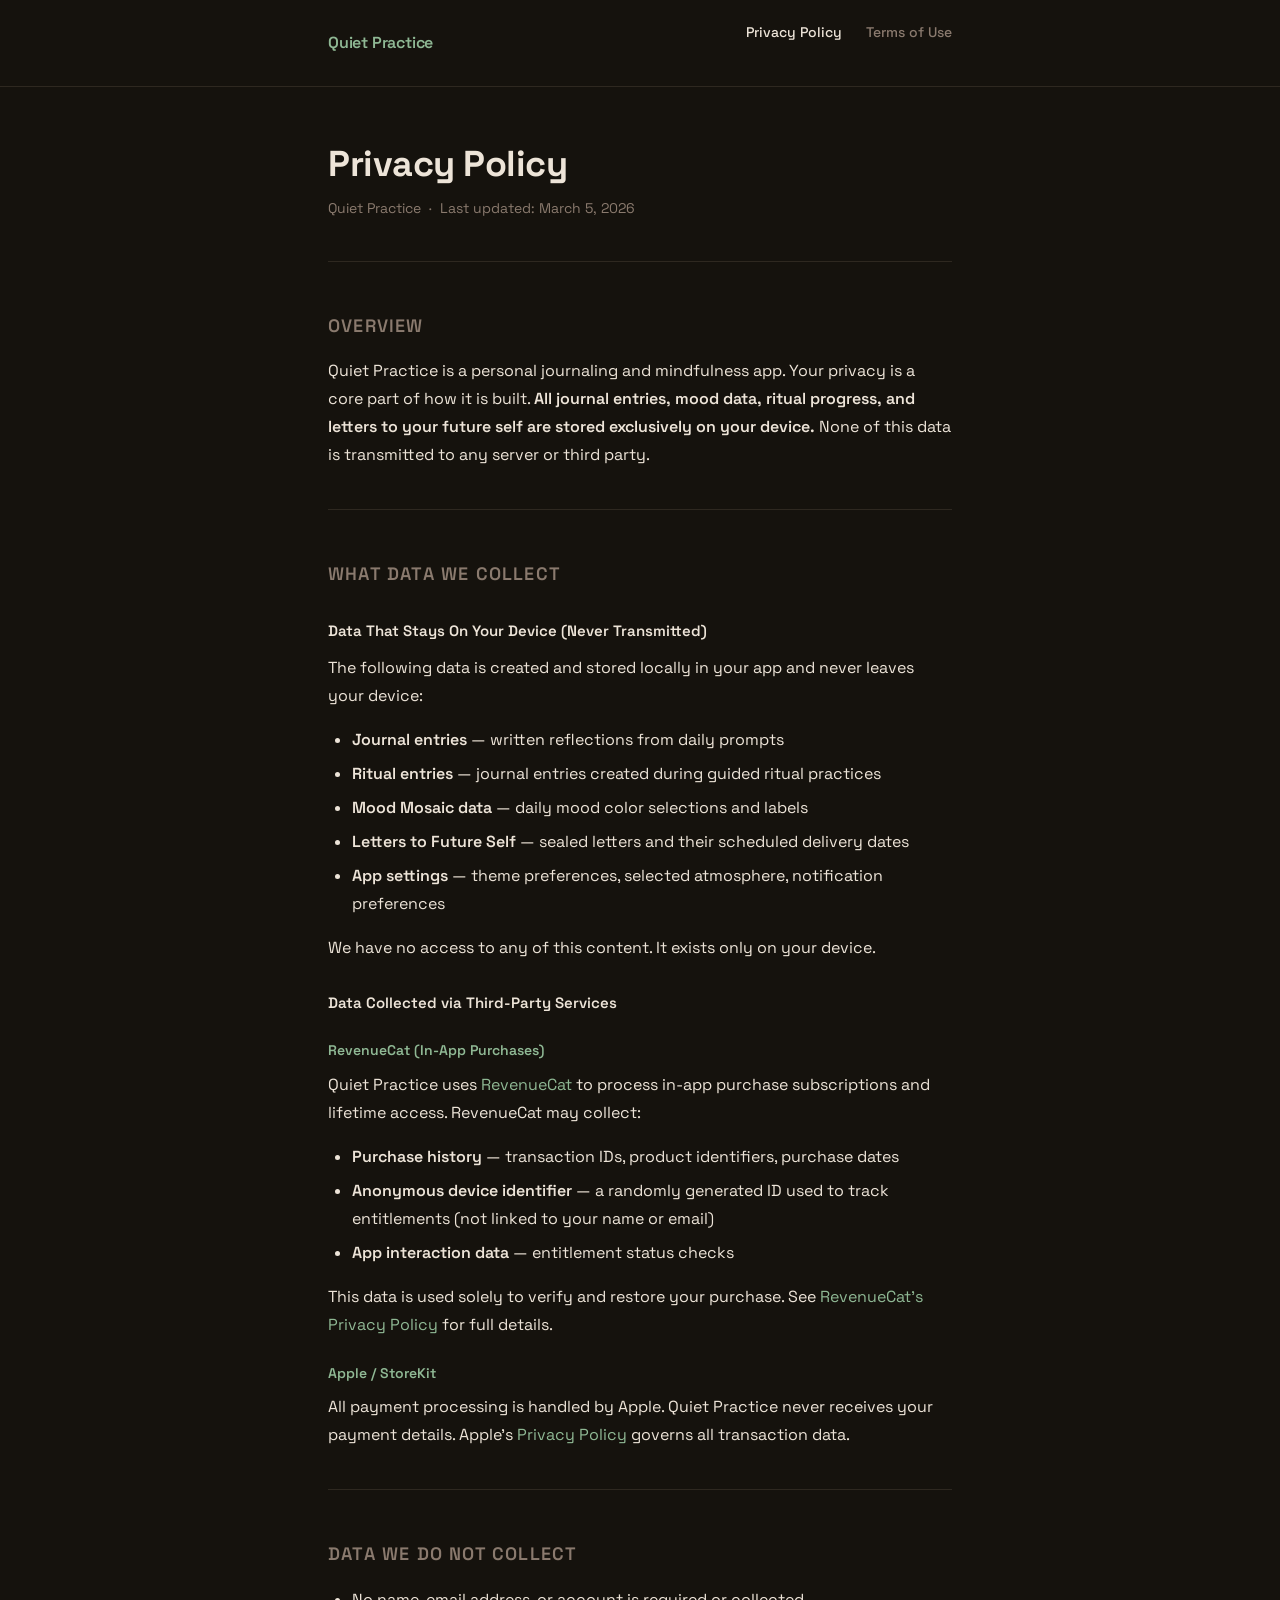
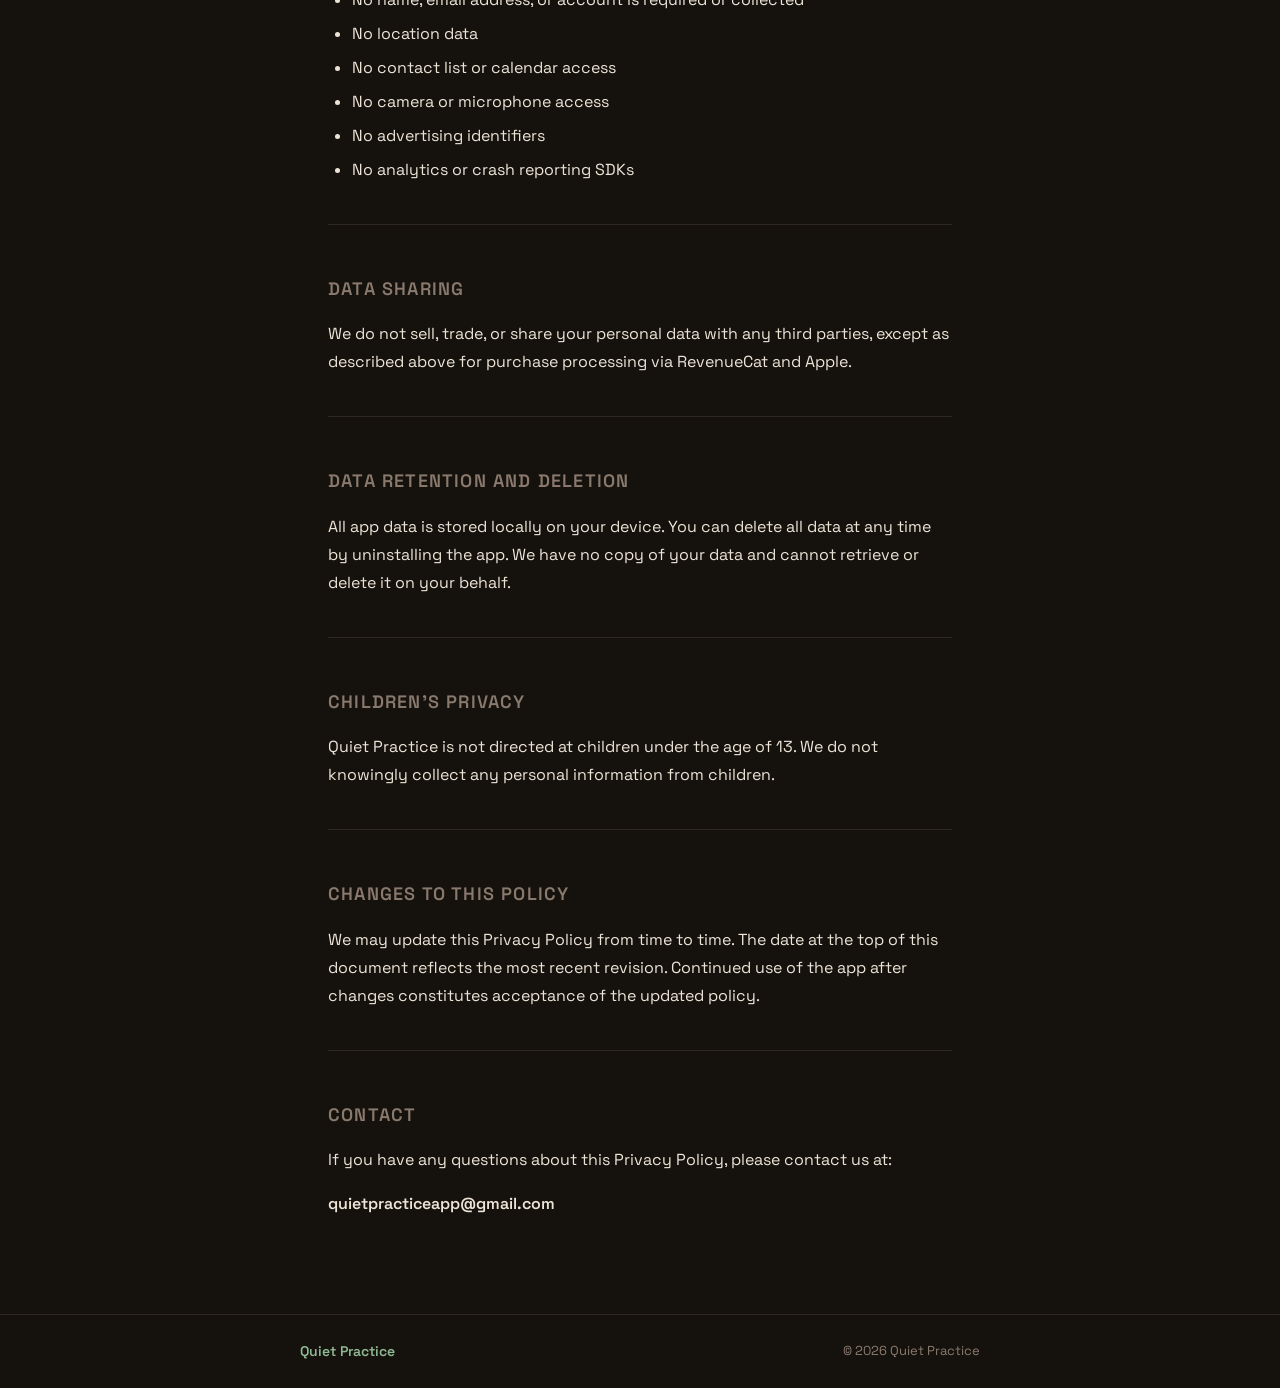
==== privacy.html @ 462d10b6 "Init" ====
<!DOCTYPE html>
<html lang="en">
<head>
  <meta charset="UTF-8">
  <meta name="viewport" content="width=device-width, initial-scale=1.0">
  <title>Privacy Policy — Quiet Practice</title>
  <link rel="preconnect" href="https://fonts.googleapis.com">
  <link rel="preconnect" href="https://fonts.gstatic.com" crossorigin>
  <link href="https://fonts.googleapis.com/css2?family=Space+Grotesk:wght@300;400;500;600;700&display=swap" rel="stylesheet">
  <link rel="stylesheet" href="styles.css">
</head>
<body>

  <nav>
    <div class="nav-inner">
      <a href="privacy.html" class="nav-brand">Quiet Practice</a>
      <ul class="nav-links">
        <li><a href="privacy.html" class="active">Privacy Policy</a></li>
        <li><a href="terms.html">Terms of Use</a></li>
      </ul>
    </div>
  </nav>

  <main>

    <h1>Privacy Policy</h1>
    <p class="meta">Quiet Practice &nbsp;·&nbsp; Last updated: March 5, 2026</p>

    <hr>

    <h2>Overview</h2>
    <p>Quiet Practice is a personal journaling and mindfulness app. Your privacy is a core part of how it is built. <strong>All journal entries, mood data, ritual progress, and letters to your future self are stored exclusively on your device.</strong> None of this data is transmitted to any server or third party.</p>

    <hr>

    <h2>What Data We Collect</h2>

    <h3>Data That Stays On Your Device (Never Transmitted)</h3>
    <p>The following data is created and stored locally in your app and never leaves your device:</p>
    <ul>
      <li><strong>Journal entries</strong> — written reflections from daily prompts</li>
      <li><strong>Ritual entries</strong> — journal entries created during guided ritual practices</li>
      <li><strong>Mood Mosaic data</strong> — daily mood color selections and labels</li>
      <li><strong>Letters to Future Self</strong> — sealed letters and their scheduled delivery dates</li>
      <li><strong>App settings</strong> — theme preferences, selected atmosphere, notification preferences</li>
    </ul>
    <p>We have no access to any of this content. It exists only on your device.</p>

    <h3>Data Collected via Third-Party Services</h3>

    <h4>RevenueCat (In-App Purchases)</h4>
    <p>Quiet Practice uses <a href="https://www.revenuecat.com">RevenueCat</a> to process in-app purchase subscriptions and lifetime access. RevenueCat may collect:</p>
    <ul>
      <li><strong>Purchase history</strong> — transaction IDs, product identifiers, purchase dates</li>
      <li><strong>Anonymous device identifier</strong> — a randomly generated ID used to track entitlements (not linked to your name or email)</li>
      <li><strong>App interaction data</strong> — entitlement status checks</li>
    </ul>
    <p>This data is used solely to verify and restore your purchase. See <a href="https://www.revenuecat.com/privacy">RevenueCat's Privacy Policy</a> for full details.</p>

    <h4>Apple / StoreKit</h4>
    <p>All payment processing is handled by Apple. Quiet Practice never receives your payment details. Apple's <a href="https://www.apple.com/legal/privacy/">Privacy Policy</a> governs all transaction data.</p>

    <hr>

    <h2>Data We Do Not Collect</h2>
    <ul>
      <li>No name, email address, or account is required or collected</li>
      <li>No location data</li>
      <li>No contact list or calendar access</li>
      <li>No camera or microphone access</li>
      <li>No advertising identifiers</li>
      <li>No analytics or crash reporting SDKs</li>
    </ul>

    <hr>

    <h2>Data Sharing</h2>
    <p>We do not sell, trade, or share your personal data with any third parties, except as described above for purchase processing via RevenueCat and Apple.</p>

    <hr>

    <h2>Data Retention and Deletion</h2>
    <p>All app data is stored locally on your device. You can delete all data at any time by uninstalling the app. We have no copy of your data and cannot retrieve or delete it on your behalf.</p>

    <hr>

    <h2>Children's Privacy</h2>
    <p>Quiet Practice is not directed at children under the age of 13. We do not knowingly collect any personal information from children.</p>

    <hr>

    <h2>Changes to This Policy</h2>
    <p>We may update this Privacy Policy from time to time. The date at the top of this document reflects the most recent revision. Continued use of the app after changes constitutes acceptance of the updated policy.</p>

    <hr>

    <h2>Contact</h2>
    <p>If you have any questions about this Privacy Policy, please contact us at:</p>
    <p><a href="mailto:quietpracticeapp@gmail.com"><strong>quietpracticeapp@gmail.com</strong></a></p>

  </main>

  <footer>
    <div class="footer-inner">
      <span class="footer-brand">Quiet Practice</span>
      <span class="footer-copy">© 2026 Quiet Practice</span>
    </div>
  </footer>

</body>
</html>
---- styles.css ----
@import url('https://fonts.googleapis.com/css2?family=Space+Grotesk:wght@300;400;500;600;700&display=swap');

*, *::before, *::after {
  box-sizing: border-box;
  margin: 0;
  padding: 0;
}

:root {
  --bg:      #15120D;
  --surface: #1E1A13;
  --border:  #2E2820;
  --text:    #EDE4D8;
  --dim:     #8A7A6E;
  --accent:  #8FB894;
}

html {
  font-size: 16px;
  scroll-behavior: smooth;
}

body {
  background-color: var(--bg);
  color: var(--text);
  font-family: 'Space Grotesk', sans-serif;
  font-weight: 400;
  line-height: 1.75;
  min-height: 100vh;
  display: flex;
  flex-direction: column;
}

/* ── NAV ──────────────────────────────────────────── */

nav {
  border-bottom: 1px solid var(--border);
  background-color: var(--bg);
  position: sticky;
  top: 0;
  z-index: 100;
}

.nav-inner {
  max-width: 680px;
  margin: 0 auto;
  padding: 18px 28px;
  display: flex;
  align-items: center;
  justify-content: space-between;
  gap: 16px;
}

.nav-brand {
  color: var(--accent);
  font-weight: 600;
  font-size: 16px;
  text-decoration: none;
  letter-spacing: -0.2px;
  white-space: nowrap;
}

.nav-links {
  display: flex;
  gap: 24px;
  list-style: none;
  flex-wrap: wrap;
  justify-content: flex-end;
}

.nav-links a {
  color: var(--dim);
  text-decoration: none;
  font-size: 14px;
  font-weight: 500;
  transition: color 0.15s ease;
}

.nav-links a:hover,
.nav-links a.active {
  color: var(--text);
}

/* ── MAIN ─────────────────────────────────────────── */

main {
  flex: 1;
  max-width: 680px;
  width: 100%;
  margin: 0 auto;
  padding: 56px 28px 80px;
}

/* ── TYPOGRAPHY ───────────────────────────────────── */

h1 {
  font-size: 36px;
  font-weight: 700;
  letter-spacing: -0.5px;
  color: var(--text);
  margin-bottom: 10px;
  line-height: 1.2;
}

h2 {
  font-size: 18px;
  font-weight: 600;
  letter-spacing: 1.2px;
  text-transform: uppercase;
  color: var(--dim);
  margin-top: 48px;
  margin-bottom: 16px;
}

h3 {
  font-size: 15px;
  font-weight: 600;
  color: var(--text);
  margin-top: 28px;
  margin-bottom: 10px;
}

h4 {
  font-size: 14px;
  font-weight: 600;
  color: var(--accent);
  margin-top: 22px;
  margin-bottom: 8px;
}

p {
  margin-bottom: 16px;
  color: var(--text);
}

em {
  color: var(--dim);
  font-style: italic;
}

strong {
  font-weight: 600;
  color: var(--text);
}

a {
  color: var(--accent);
  text-decoration: none;
}

a:hover {
  text-decoration: underline;
}

ul, ol {
  padding-left: 24px;
  margin-bottom: 16px;
}

li {
  margin-bottom: 6px;
}

hr {
  border: none;
  border-top: 1px solid var(--border);
  margin: 40px 0;
}

code {
  font-family: 'Courier New', Courier, monospace;
  font-size: 13px;
  background-color: var(--surface);
  color: var(--accent);
  padding: 2px 6px;
  border-radius: 4px;
}

pre {
  background-color: var(--surface);
  border: 1px solid var(--border);
  border-radius: 6px;
  padding: 20px;
  overflow-x: auto;
  margin-bottom: 16px;
}

pre code {
  padding: 0;
  background: none;
  border-radius: 0;
}

/* ── TABLES ───────────────────────────────────────── */

table {
  width: 100%;
  border-collapse: collapse;
  background-color: var(--surface);
  border: 1px solid var(--border);
  border-radius: 6px;
  overflow: hidden;
  margin-bottom: 16px;
}

th {
  background-color: #252019;
  color: var(--dim);
  font-weight: 600;
  font-size: 13px;
  letter-spacing: 0.5px;
  text-transform: uppercase;
  padding: 10px 14px;
  text-align: left;
  border-bottom: 1px solid var(--border);
}

td {
  padding: 10px 14px;
  border-bottom: 1px solid var(--border);
  font-size: 14px;
}

tr:last-child td {
  border-bottom: none;
}

/* ── PAGE META ────────────────────────────────────── */

.meta {
  color: var(--dim);
  font-size: 14px;
  margin-bottom: 40px;
}

/* ── FOOTER ───────────────────────────────────────── */

footer {
  border-top: 1px solid var(--border);
  padding: 24px 28px;
}

.footer-inner {
  max-width: 680px;
  margin: 0 auto;
  display: flex;
  align-items: center;
  justify-content: space-between;
  gap: 8px;
}

.footer-brand {
  color: var(--accent);
  font-weight: 600;
  font-size: 14px;
}

.footer-copy {
  color: var(--dim);
  font-size: 13px;
}

/* ── RESPONSIVE ───────────────────────────────────── */

@media (max-width: 520px) {
  h1 {
    font-size: 28px;
  }

  .nav-inner {
    padding: 14px 20px;
    flex-wrap: wrap;
    gap: 10px;
  }

  .nav-links {
    gap: 16px;
  }

  main {
    padding: 36px 20px 60px;
  }

  footer {
    padding: 20px;
  }

  .footer-inner {
    flex-direction: column;
    align-items: flex-start;
    gap: 4px;
  }
}
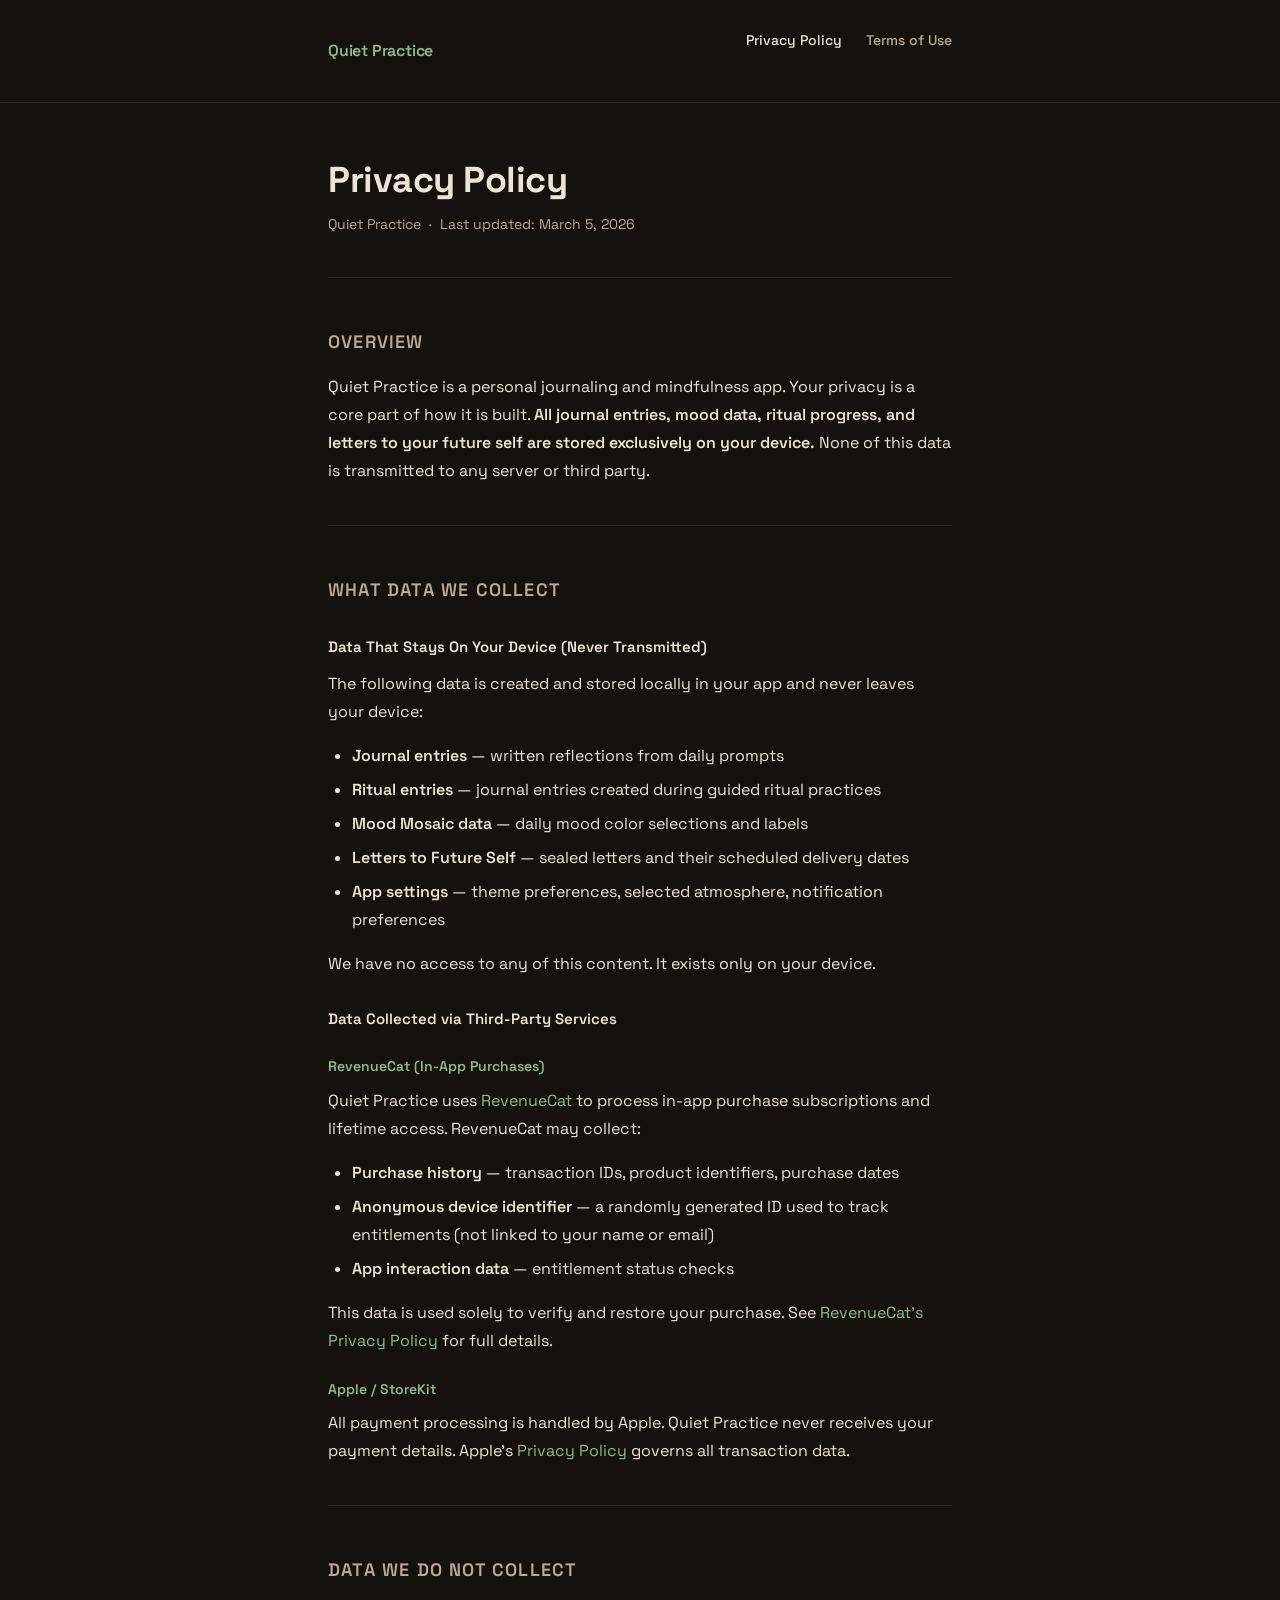
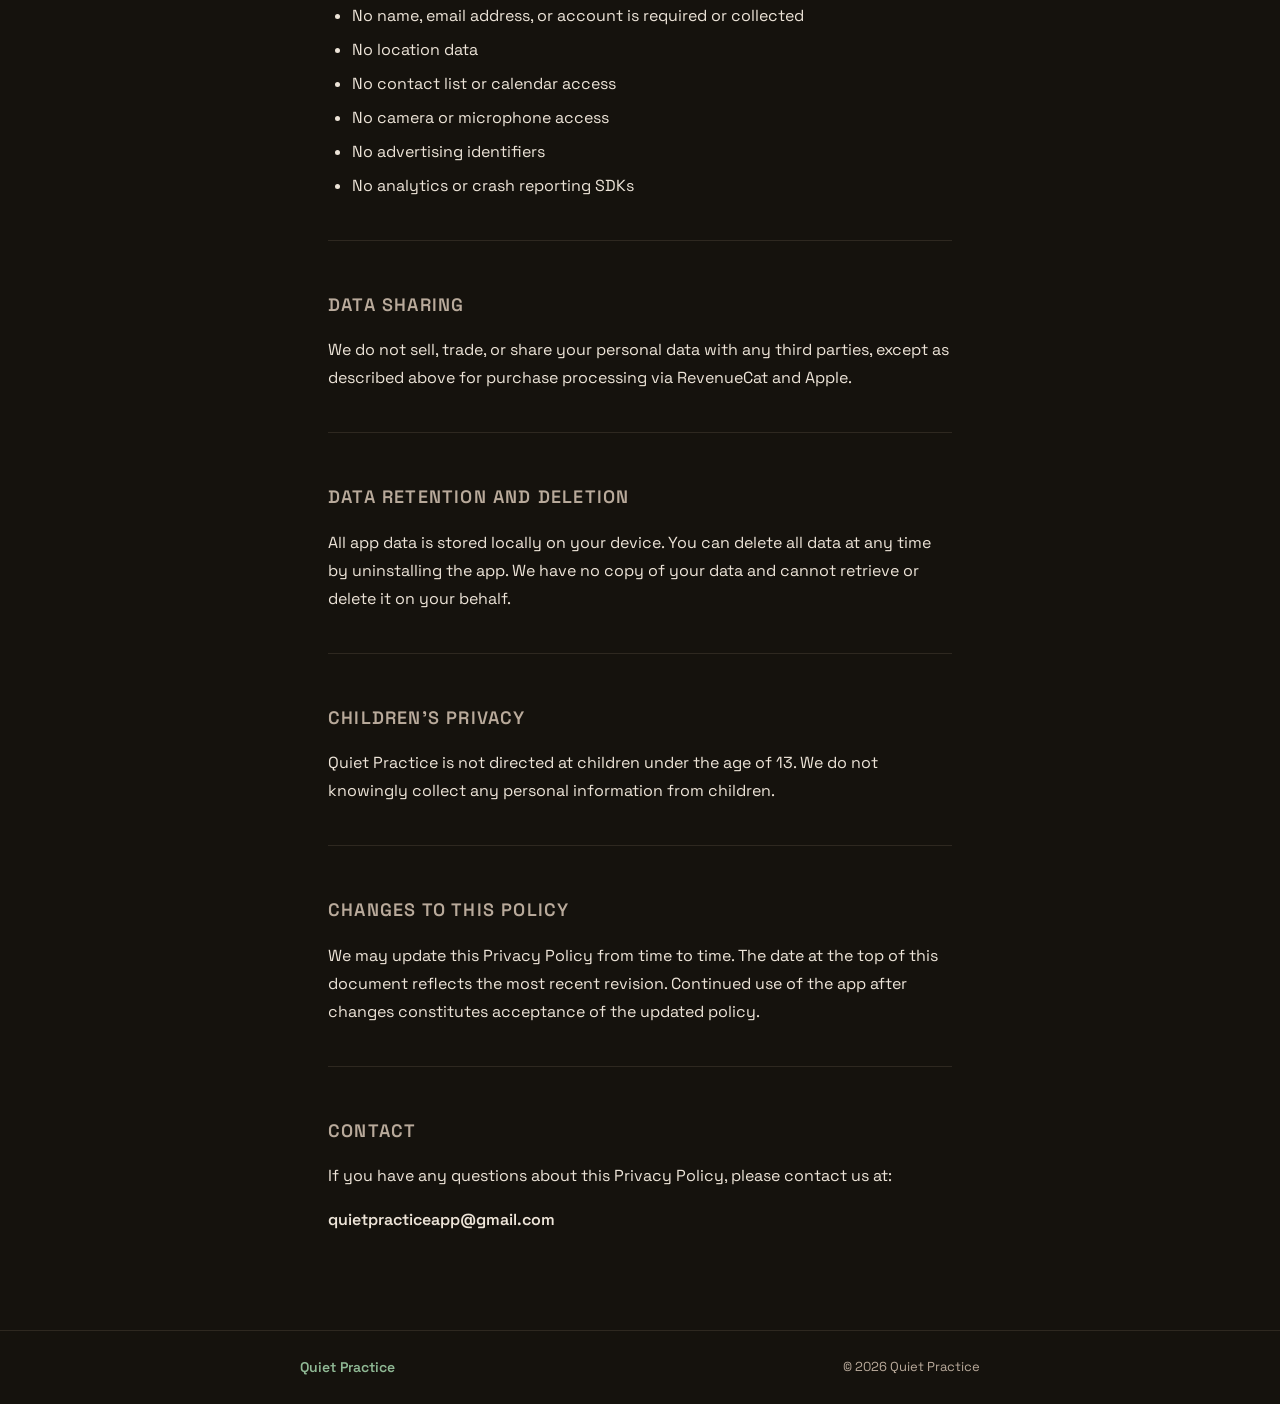
==== commit 8102416c: "Add mobile App Store handoff for TikTok bio link" ====
--- a/privacy.html
+++ b/privacy.html
@@ -2,8 +2,25 @@
 <html lang="en">
 <head>
   <meta charset="UTF-8">
-  <meta name="viewport" content="width=device-width, initial-scale=1.0">
+  <meta name="viewport" content="width=device-width, initial-scale=1, viewport-fit=cover">
   <title>Privacy Policy — Quiet Practice</title>
+  <meta name="description" content="How Quiet Practice keeps journal entries on your device and handles purchase information.">
+  <meta name="theme-color" content="#15120D">
+  <meta name="color-scheme" content="dark">
+  <link rel="canonical" href="https://quietpractice.app/privacy.html">
+  <link rel="icon" href="assets/quiet-practice-app-icon.jpg" type="image/jpeg">
+  <link rel="apple-touch-icon" href="assets/quiet-practice-app-icon.jpg">
+  <meta property="og:type" content="website">
+  <meta property="og:url" content="https://quietpractice.app/privacy.html">
+  <meta property="og:title" content="Privacy Policy — Quiet Practice">
+  <meta property="og:description" content="How Quiet Practice keeps journal entries on your device and handles purchase information.">
+  <meta property="og:image" content="https://quietpractice.app/assets/quiet-practice-app-icon.jpg">
+  <meta property="og:image:alt" content="Quiet Practice app icon: a white bird and open book on a warm bronze background">
+  <meta name="twitter:card" content="summary">
+  <meta name="twitter:title" content="Privacy Policy — Quiet Practice">
+  <meta name="twitter:description" content="How Quiet Practice keeps journal entries on your device and handles purchase information.">
+  <meta name="twitter:image" content="https://quietpractice.app/assets/quiet-practice-app-icon.jpg">
+  <meta name="twitter:image:alt" content="Quiet Practice app icon: a white bird and open book on a warm bronze background">
   <link rel="preconnect" href="https://fonts.googleapis.com">
   <link rel="preconnect" href="https://fonts.gstatic.com" crossorigin>
   <link href="https://fonts.googleapis.com/css2?family=Space+Grotesk:wght@300;400;500;600;700&display=swap" rel="stylesheet">
@@ -15,7 +32,7 @@
     <div class="nav-inner">
       <a href="privacy.html" class="nav-brand">Quiet Practice</a>
       <ul class="nav-links">
-        <li><a href="privacy.html" class="active">Privacy Policy</a></li>
+        <li><a href="privacy.html" class="active" aria-current="page">Privacy Policy</a></li>
         <li><a href="terms.html">Terms of Use</a></li>
       </ul>
     </div>
--- a/styles.css
+++ b/styles.css
@@ -1,5 +1,3 @@
-@import url('https://fonts.googleapis.com/css2?family=Space+Grotesk:wght@300;400;500;600;700&display=swap');
-
 *, *::before, *::after {
   box-sizing: border-box;
   margin: 0;
@@ -11,13 +9,17 @@
   --surface: #1E1A13;
   --border:  #2E2820;
   --text:    #EDE4D8;
-  --dim:     #8A7A6E;
+  --dim:     #B9AA9B;
   --accent:  #8FB894;
 }
 
 html {
+  color-scheme: dark;
   font-size: 16px;
   scroll-behavior: smooth;
+  scroll-padding-top: 24px;
+  -webkit-text-size-adjust: 100%;
+  -webkit-tap-highlight-color: transparent;
 }
 
 body {
@@ -27,8 +29,10 @@
   font-weight: 400;
   line-height: 1.75;
   min-height: 100vh;
+  min-height: 100svh;
   display: flex;
   flex-direction: column;
+  overflow-wrap: break-word;
 }
 
 /* ── NAV ──────────────────────────────────────────── */
@@ -36,15 +40,12 @@
 nav {
   border-bottom: 1px solid var(--border);
   background-color: var(--bg);
-  position: sticky;
-  top: 0;
-  z-index: 100;
 }
 
 .nav-inner {
   max-width: 680px;
   margin: 0 auto;
-  padding: 18px 28px;
+  padding: calc(18px + env(safe-area-inset-top, 0px)) max(28px, env(safe-area-inset-right, 0px)) 18px max(28px, env(safe-area-inset-left, 0px));
   display: flex;
   align-items: center;
   justify-content: space-between;
@@ -52,16 +53,24 @@
 }
 
 .nav-brand {
+  min-height: 44px;
+  display: inline-flex;
+  align-items: center;
   color: var(--accent);
   font-weight: 600;
   font-size: 16px;
   text-decoration: none;
   letter-spacing: -0.2px;
   white-space: nowrap;
+  touch-action: manipulation;
+  -webkit-tap-highlight-color: transparent;
+  user-select: none;
+  -webkit-user-select: none;
 }
 
 .nav-links {
   display: flex;
+  align-items: center;
   gap: 24px;
   list-style: none;
   flex-wrap: wrap;
@@ -69,14 +78,20 @@
 }
 
 .nav-links a {
+  min-height: 44px;
+  display: inline-flex;
+  align-items: center;
   color: var(--dim);
   text-decoration: none;
   font-size: 14px;
   font-weight: 500;
   transition: color 0.15s ease;
-}
-
-.nav-links a:hover,
+  touch-action: manipulation;
+  -webkit-tap-highlight-color: transparent;
+  user-select: none;
+  -webkit-user-select: none;
+}
+
 .nav-links a.active {
   color: var(--text);
 }
@@ -87,8 +102,10 @@
   flex: 1;
   max-width: 680px;
   width: 100%;
+  min-width: 0;
   margin: 0 auto;
   padding: 56px 28px 80px;
+  overflow-wrap: anywhere;
 }
 
 /* ── TYPOGRAPHY ───────────────────────────────────── */
@@ -146,10 +163,19 @@
 a {
   color: var(--accent);
   text-decoration: none;
-}
-
-a:hover {
-  text-decoration: underline;
+  overflow-wrap: anywhere;
+  touch-action: manipulation;
+  -webkit-tap-highlight-color: transparent;
+}
+
+a:active {
+  opacity: 0.78;
+}
+
+a:focus-visible {
+  outline: 2px solid var(--accent);
+  outline-offset: 4px;
+  border-radius: 2px;
 }
 
 ul, ol {
@@ -177,18 +203,26 @@
 }
 
 pre {
+  max-width: 100%;
   background-color: var(--surface);
   border: 1px solid var(--border);
   border-radius: 6px;
   padding: 20px;
   overflow-x: auto;
+  overscroll-behavior-x: contain;
   margin-bottom: 16px;
 }
 
 pre code {
+  display: block;
+  width: max-content;
+  min-width: 100%;
   padding: 0;
+  overflow-x: auto;
   background: none;
   border-radius: 0;
+  overflow-wrap: normal;
+  white-space: pre;
 }
 
 /* ── TABLES ───────────────────────────────────────── */
@@ -237,7 +271,7 @@
 
 footer {
   border-top: 1px solid var(--border);
-  padding: 24px 28px;
+  padding: 24px max(28px, env(safe-area-inset-right, 0px)) calc(24px + env(safe-area-inset-bottom, 0px)) max(28px, env(safe-area-inset-left, 0px));
 }
 
 .footer-inner {
@@ -268,9 +302,9 @@
   }
 
   .nav-inner {
-    padding: 14px 20px;
+    padding: calc(14px + env(safe-area-inset-top, 0px)) max(20px, env(safe-area-inset-right, 0px)) 14px max(20px, env(safe-area-inset-left, 0px));
     flex-wrap: wrap;
-    gap: 10px;
+    gap: 0 10px;
   }
 
   .nav-links {
@@ -282,7 +316,7 @@
   }
 
   footer {
-    padding: 20px;
+    padding: 20px max(20px, env(safe-area-inset-right, 0px)) calc(20px + env(safe-area-inset-bottom, 0px)) max(20px, env(safe-area-inset-left, 0px));
   }
 
   .footer-inner {
@@ -291,3 +325,27 @@
     gap: 4px;
   }
 }
+
+@media (hover: hover) and (pointer: fine) {
+  a:hover {
+    text-decoration: underline;
+  }
+
+  .nav-brand:hover,
+  .nav-links a:hover {
+    color: var(--text);
+  }
+}
+
+@media (prefers-reduced-motion: reduce) {
+  html {
+    scroll-behavior: auto;
+  }
+
+  *,
+  *::before,
+  *::after {
+    animation: none !important;
+    transition: none !important;
+  }
+}
